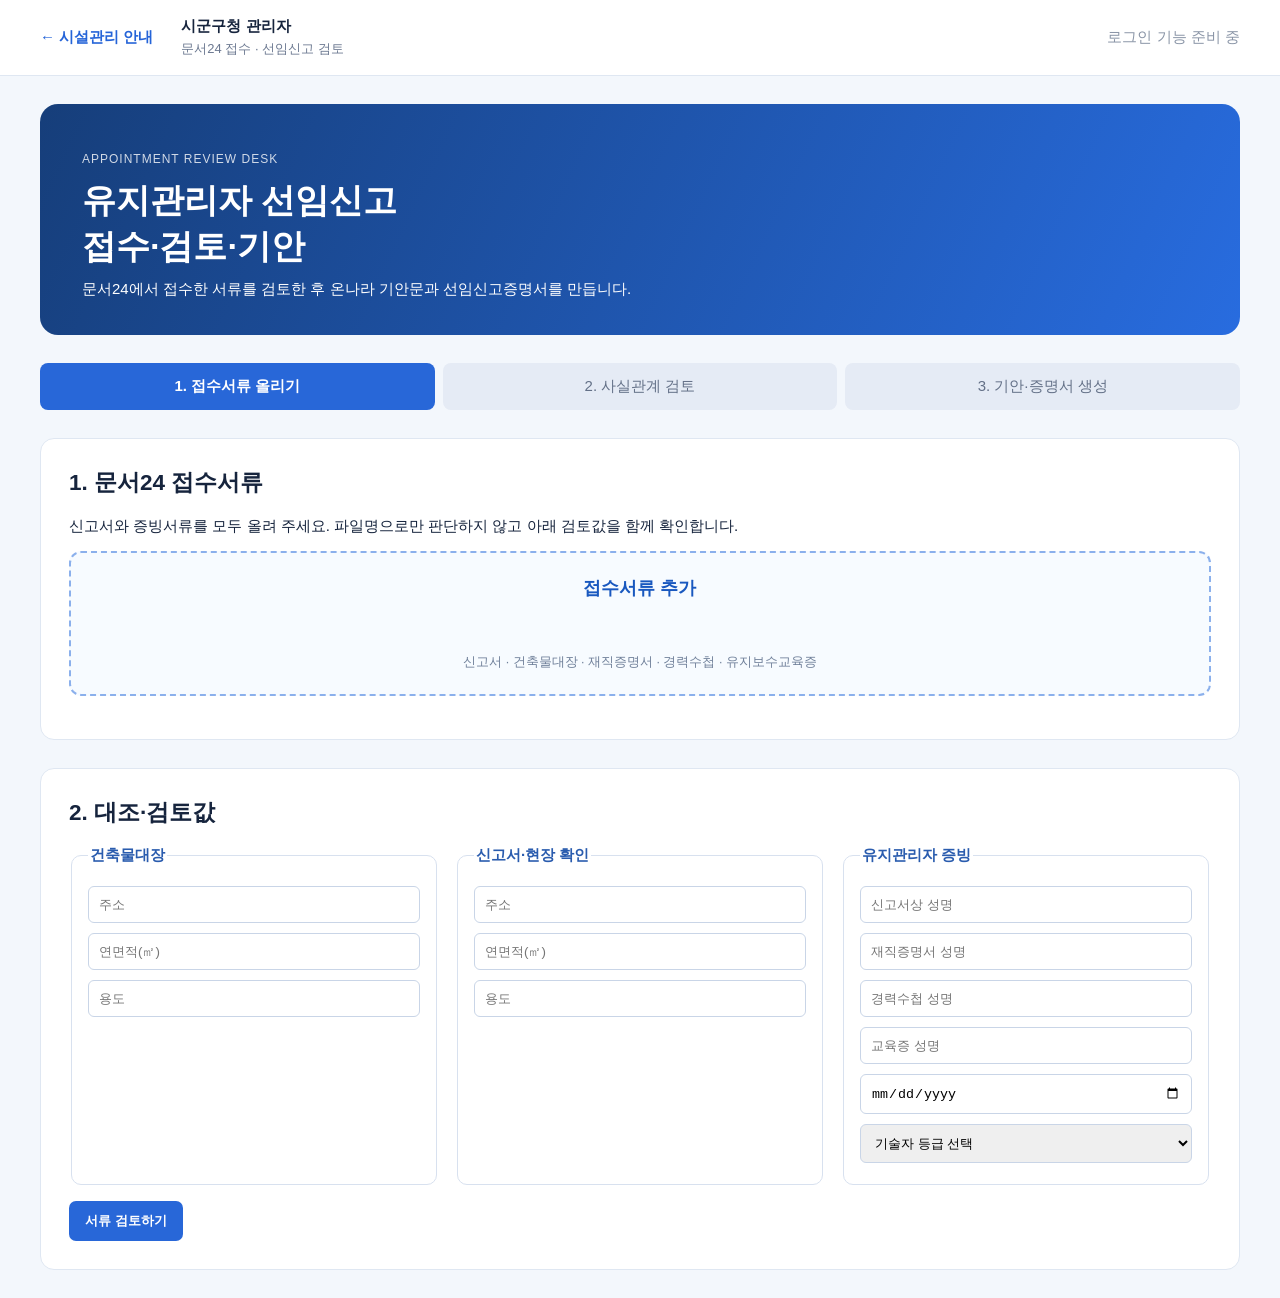
==== admin.html @ 8603e9bc "Fix document review and generation flow" ====
<!doctype html>
<html lang="ko"><head><meta charset="utf-8"><meta name="viewport" content="width=device-width,initial-scale=1"><title>시군구청 관리자 | 선임신고 검토</title><link rel="stylesheet" href="admin.css"><style>.drop.dragging{background:#e2efff;border-color:#2564d8;transform:scale(1.01)}</style></head>
<body><header><a href="index.html">← 시설관리 안내</a><div><b>시군구청 관리자</b><span>문서24 접수 · 선임신고 검토</span></div><em>로그인 기능 준비 중</em></header>
<main><section class="intro"><p>APPOINTMENT REVIEW DESK</p><h1>유지관리자 선임신고<br>접수·검토·기안</h1><span>문서24에서 접수한 서류를 검토한 후 온나라 기안문과 선임신고증명서를 만듭니다.</span></section>
<ol class="steps"><li class="on">1. 접수서류 올리기</li><li>2. 사실관계 검토</li><li>3. 기안·증명서 생성</li></ol>
<section class="card"><h2>1. 문서24 접수서류</h2><p>신고서와 증빙서류를 모두 올려 주세요. 파일명으로만 판단하지 않고 아래 검토값을 함께 확인합니다.</p><label class="drop"><input id="files" type="file" multiple accept=".pdf,.hwpx,.jpg,.jpeg,.png"><b>접수서류 추가</b><small>신고서 · 건축물대장 · 재직증명서 · 경력수첩 · 유지보수교육증</small></label><ul id="filelist" class="filelist"></ul></section>
<section class="card"><h2>2. 대조·검토값</h2><div class="grid"><fieldset><legend>건축물대장</legend><input id="ledgerAddr" placeholder="주소"><input id="ledgerArea" type="number" placeholder="연면적(㎡)"><input id="ledgerUse" placeholder="용도"></fieldset><fieldset><legend>신고서·현장 확인</legend><input id="reportAddr" placeholder="주소"><input id="reportArea" type="number" placeholder="연면적(㎡)"><input id="reportUse" placeholder="용도"></fieldset><fieldset><legend>유지관리자 증빙</legend><input id="reportName" placeholder="신고서상 성명"><input id="employmentName" placeholder="재직증명서 성명"><input id="careerName" placeholder="경력수첩 성명"><input id="educationName" placeholder="교육증 성명"><select id="grade"><option value="">기술자 등급 선택</option><option>초급</option><option>중급</option><option>고급</option><option>특급</option></select></fieldset></div><button id="review">서류 검토하기</button></section>
<section id="result" class="card hidden"><h2>검토 결과</h2><div id="verdict"></div><ul id="issues"></ul><div id="docs" class="hidden"><h2>3. 업무 문서 3종 일괄 생성</h2><p>검토가 완료되면 수리 기안문·선임신고증명서·전국 지자체 발송용 중복선임 조회요청서를 한 번에 생성합니다.</p><div class="actions"><button data-doc="draft">수리 기안문 미리보기</button><button data-doc="certificate">선임신고증명서 미리보기</button><button data-doc="duplicate">중복선임 조회요청서 미리보기</button><button id="download">문서 3종 한 번에 다운로드</button></div></div></section>
</main><dialog id="preview"><button onclick="this.closest('dialog').close()">×</button><article id="paper"></article></dialog><script src="admin.js"></script></body></html>
---- admin.css ----
*{box-sizing:border-box}body{margin:0;background:#f3f7fc;color:#16243d;font:15px Arial,"Malgun Gothic",sans-serif}header{height:76px;background:white;display:flex;align-items:center;gap:28px;padding:0 calc((100% - 1200px)/2);border-bottom:1px solid #dfe7f2}header a{color:#2564d8;text-decoration:none;font-weight:bold}header div{display:grid;gap:4px}header span{color:#6b7890;font-size:13px}header em{margin-left:auto;color:#8994a6;font-style:normal}.intro,main>.card,.steps{max-width:1200px;margin:28px auto}.intro{padding:36px 42px;background:linear-gradient(115deg,#163e7a,#286cdf);color:white;border-radius:18px}.intro p{letter-spacing:1px;font-size:12px;opacity:.8}.intro h1{margin:10px 0;font-size:34px}.steps{display:flex;gap:8px;padding:0;list-style:none}.steps li{flex:1;background:#e5ebf5;padding:14px;text-align:center;border-radius:8px;color:#637087}.steps .on{background:#2867d8;color:#fff;font-weight:bold}.card{background:white;border:1px solid #dfe7f2;border-radius:14px;padding:28px}.card h2{margin-top:0}.drop{display:grid;place-items:center;min-height:145px;border:2px dashed #8bb0ec;border-radius:12px;background:#f7fbff;cursor:pointer;gap:8px}.drop input{display:none}.drop b{font-size:18px;color:#1958bf}.drop small{color:#70809a}.filelist{padding-left:18px;color:#43516a}.grid{display:grid;grid-template-columns:1fr 1fr 1fr;gap:16px}.grid fieldset{border:1px solid #d8e1ef;border-radius:10px;padding:16px}.grid legend{font-weight:bold;color:#2a5cae}.grid input,.grid select{width:100%;padding:10px;margin:5px 0;border:1px solid #c9d5e7;border-radius:6px}button{border:0;background:#2867d8;color:#fff;border-radius:7px;padding:11px 16px;font-weight:bold;cursor:pointer;margin-top:16px}.hidden{display:none}.ok{padding:15px;background:#eaf8ef;color:#1d6e42;border-radius:8px;font-weight:bold}.bad{padding:15px;background:#fff1f1;color:#b33a3a;border-radius:8px;font-weight:bold}#issues{line-height:1.8}.actions{display:flex;gap:10px;flex-wrap:wrap}dialog{width:min(800px,94vw);border:0;border-radius:12px;padding:24px}dialog::backdrop{background:#16243d99}dialog>button{float:right;margin:0;background:#e8edf5;color:#253753}#paper{clear:both;padding:48px;border:1px solid #bfc9d7;font-family:"Malgun Gothic",sans-serif;line-height:2}#paper h1{text-align:center;font-size:25px}#paper .meta{text-align:right;color:#5c6780}@media(max-width:800px){header{padding:14px;height:auto}.grid{grid-template-columns:1fr}.intro,main>.card,.steps{margin:16px}.steps{display:grid}.intro h1{font-size:27px}}
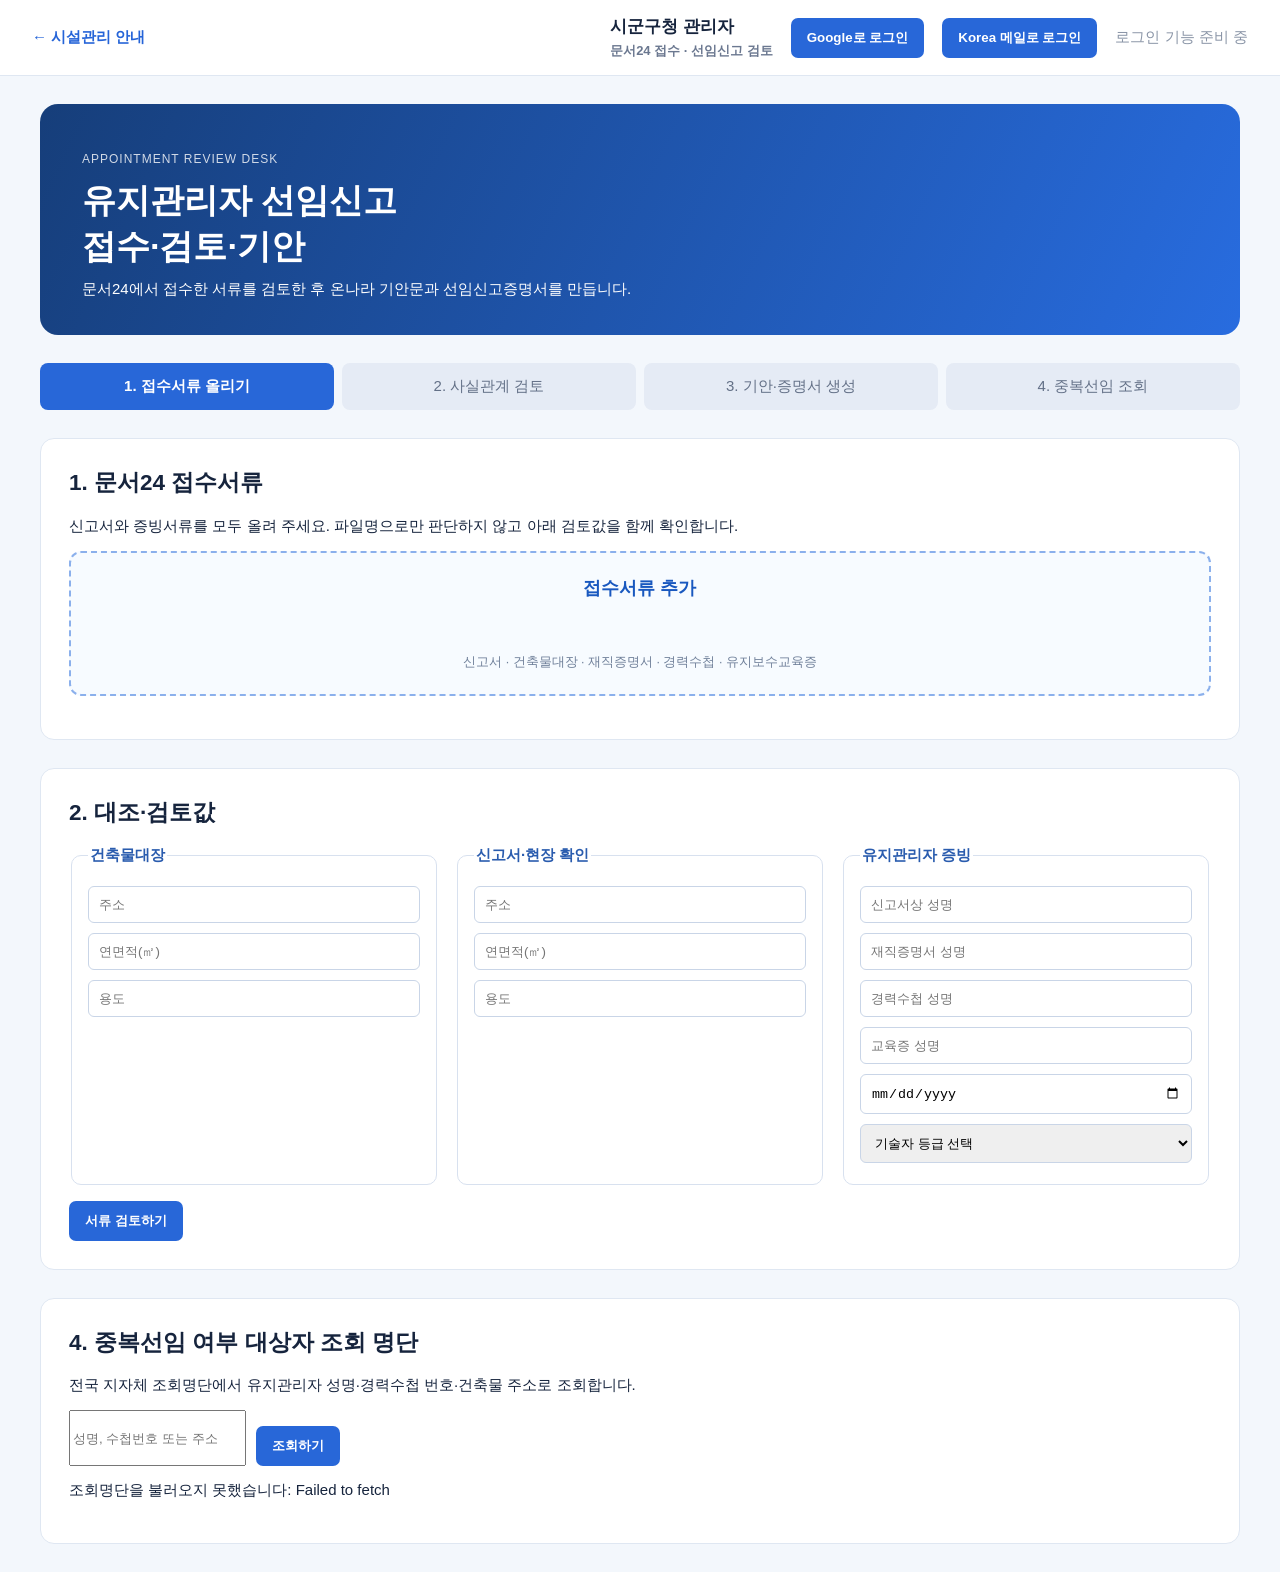
==== commit d429f1e2: "Configure Vercel static deployment" ====
--- a/admin.html
+++ b/admin.html
@@ -1,9 +1,10 @@
 <!doctype html>
-<html lang="ko"><head><meta charset="utf-8"><meta name="viewport" content="width=device-width,initial-scale=1"><title>시군구청 관리자 | 선임신고 검토</title><link rel="stylesheet" href="admin.css"><style>.drop.dragging{background:#e2efff;border-color:#2564d8;transform:scale(1.01)}</style></head>
-<body><header><a href="index.html">← 시설관리 안내</a><div><b>시군구청 관리자</b><span>문서24 접수 · 선임신고 검토</span></div><em>로그인 기능 준비 중</em></header>
+<html lang="ko"><head><meta charset="utf-8"><meta name="viewport" content="width=device-width,initial-scale=1"><title>시군구청 관리자 | 선임신고 검토</title><link rel="stylesheet" href="admin.css"><style>.drop.dragging{background:#e2efff;border-color:#2564d8;transform:scale(1.01)}.registry{margin-top:28px}.registry table{width:100%;border-collapse:separate;border-spacing:0;min-width:760px;border:1px solid #cfdaeb;border-radius:10px;overflow:hidden;background:#fff}.registry th{background:#1f5fc5;color:#fff;padding:13px 14px;text-align:left;font-size:14px;white-space:nowrap}.registry td{padding:12px 14px;border-top:1px solid #e2e9f4;color:#263952;white-space:nowrap}.registry tbody tr:nth-child(even){background:#f6f9fe}.registry tbody tr:hover{background:#eaf2ff}.registry-results-note{margin:12px 0;color:#62748d;font-size:14px}</style></head>
+<body><header style="padding:0 32px"><a href="index.html">← 시설관리 안내</a><div class="login-preview" style="margin-left:auto;display:flex;align-items:center;gap:18px"><a class="admin-portal-link" href="./admin.html" aria-label="시군구청 관리자 페이지"><b>시군구청 관리자</b><span>문서24 접수 · 선임신고 검토</span></a><button type="button" style="margin:0;white-space:nowrap">Google로 로그인</button><button type="button" style="margin:0;white-space:nowrap">Korea 메일로 로그인</button><em style="margin:0;white-space:nowrap">로그인 기능 준비 중</em></div></header>
 <main><section class="intro"><p>APPOINTMENT REVIEW DESK</p><h1>유지관리자 선임신고<br>접수·검토·기안</h1><span>문서24에서 접수한 서류를 검토한 후 온나라 기안문과 선임신고증명서를 만듭니다.</span></section>
-<ol class="steps"><li class="on">1. 접수서류 올리기</li><li>2. 사실관계 검토</li><li>3. 기안·증명서 생성</li></ol>
+<ol class="steps"><li class="on">1. 접수서류 올리기</li><li>2. 사실관계 검토</li><li>3. 기안·증명서 생성</li><li>4. 중복선임 조회</li></ol>
 <section class="card"><h2>1. 문서24 접수서류</h2><p>신고서와 증빙서류를 모두 올려 주세요. 파일명으로만 판단하지 않고 아래 검토값을 함께 확인합니다.</p><label class="drop"><input id="files" type="file" multiple accept=".pdf,.hwpx,.jpg,.jpeg,.png"><b>접수서류 추가</b><small>신고서 · 건축물대장 · 재직증명서 · 경력수첩 · 유지보수교육증</small></label><ul id="filelist" class="filelist"></ul></section>
 <section class="card"><h2>2. 대조·검토값</h2><div class="grid"><fieldset><legend>건축물대장</legend><input id="ledgerAddr" placeholder="주소"><input id="ledgerArea" type="number" placeholder="연면적(㎡)"><input id="ledgerUse" placeholder="용도"></fieldset><fieldset><legend>신고서·현장 확인</legend><input id="reportAddr" placeholder="주소"><input id="reportArea" type="number" placeholder="연면적(㎡)"><input id="reportUse" placeholder="용도"></fieldset><fieldset><legend>유지관리자 증빙</legend><input id="reportName" placeholder="신고서상 성명"><input id="employmentName" placeholder="재직증명서 성명"><input id="careerName" placeholder="경력수첩 성명"><input id="educationName" placeholder="교육증 성명"><select id="grade"><option value="">기술자 등급 선택</option><option>초급</option><option>중급</option><option>고급</option><option>특급</option></select></fieldset></div><button id="review">서류 검토하기</button></section>
-<section id="result" class="card hidden"><h2>검토 결과</h2><div id="verdict"></div><ul id="issues"></ul><div id="docs" class="hidden"><h2>3. 업무 문서 3종 일괄 생성</h2><p>검토가 완료되면 수리 기안문·선임신고증명서·전국 지자체 발송용 중복선임 조회요청서를 한 번에 생성합니다.</p><div class="actions"><button data-doc="draft">수리 기안문 미리보기</button><button data-doc="certificate">선임신고증명서 미리보기</button><button data-doc="duplicate">중복선임 조회요청서 미리보기</button><button id="download">문서 3종 한 번에 다운로드</button></div></div></section>
-</main><dialog id="preview"><button onclick="this.closest('dialog').close()">×</button><article id="paper"></article></dialog><script src="admin.js"></script></body></html>
+<section id="result" class="card hidden"><h2>검토 결과</h2><div id="verdict"></div><ul id="issues"></ul><div id="docs" class="hidden"><h2>3. 제공 한글 원본 서식</h2><p>업로드한 HWPX 원본을 그대로 사용합니다. 수리 알림은 결재 전 서식이며, 발급신청서는 작성일만 오늘 날짜로 반영합니다.</p><div class="actions"><button data-preview="draft">수리 알림 미리보기</button><button data-preview="certificate">선임신고증명서 발급신청서 미리보기</button><button data-download="draft">수리 알림 HWPX 다운로드</button><button data-download="certificate">발급신청서 HWPX 다운로드</button></div></div></section>
+<section class="card registry"><h2>4. 중복선임 여부 대상자 조회 명단</h2><p>전국 지자체 조회명단에서 유지관리자 성명·경력수첩 번호·건축물 주소로 조회합니다.</p><div class="actions"><input id="registry-query" placeholder="성명, 수첩번호 또는 주소"><button id="registry-search" type="button">조회하기</button></div><p id="registry-status" aria-live="polite">조회명단을 불러오는 중입니다.</p><div id="registry-results"></div></section>
+</main><dialog id="preview"><button id="close-preview" type="button">미리보기 닫기</button><iframe id="preview-frame" title="문서 미리보기" style="clear:both;display:block;width:100%;height:min(78vh,920px);margin-top:14px;border:1px solid #cbd6e6"></iframe></dialog><script src="admin.js?v=20260907d"></script></body></html>
--- a/admin.css
+++ b/admin.css
@@ -1 +1 @@
-*{box-sizing:border-box}body{margin:0;background:#f3f7fc;color:#16243d;font:15px Arial,"Malgun Gothic",sans-serif}header{height:76px;background:white;display:flex;align-items:center;gap:28px;padding:0 calc((100% - 1200px)/2);border-bottom:1px solid #dfe7f2}header a{color:#2564d8;text-decoration:none;font-weight:bold}header div{display:grid;gap:4px}header span{color:#6b7890;font-size:13px}header em{margin-left:auto;color:#8994a6;font-style:normal}.intro,main>.card,.steps{max-width:1200px;margin:28px auto}.intro{padding:36px 42px;background:linear-gradient(115deg,#163e7a,#286cdf);color:white;border-radius:18px}.intro p{letter-spacing:1px;font-size:12px;opacity:.8}.intro h1{margin:10px 0;font-size:34px}.steps{display:flex;gap:8px;padding:0;list-style:none}.steps li{flex:1;background:#e5ebf5;padding:14px;text-align:center;border-radius:8px;color:#637087}.steps .on{background:#2867d8;color:#fff;font-weight:bold}.card{background:white;border:1px solid #dfe7f2;border-radius:14px;padding:28px}.card h2{margin-top:0}.drop{display:grid;place-items:center;min-height:145px;border:2px dashed #8bb0ec;border-radius:12px;background:#f7fbff;cursor:pointer;gap:8px}.drop input{display:none}.drop b{font-size:18px;color:#1958bf}.drop small{color:#70809a}.filelist{padding-left:18px;color:#43516a}.grid{display:grid;grid-template-columns:1fr 1fr 1fr;gap:16px}.grid fieldset{border:1px solid #d8e1ef;border-radius:10px;padding:16px}.grid legend{font-weight:bold;color:#2a5cae}.grid input,.grid select{width:100%;padding:10px;margin:5px 0;border:1px solid #c9d5e7;border-radius:6px}button{border:0;background:#2867d8;color:#fff;border-radius:7px;padding:11px 16px;font-weight:bold;cursor:pointer;margin-top:16px}.hidden{display:none}.ok{padding:15px;background:#eaf8ef;color:#1d6e42;border-radius:8px;font-weight:bold}.bad{padding:15px;background:#fff1f1;color:#b33a3a;border-radius:8px;font-weight:bold}#issues{line-height:1.8}.actions{display:flex;gap:10px;flex-wrap:wrap}dialog{width:min(800px,94vw);border:0;border-radius:12px;padding:24px}dialog::backdrop{background:#16243d99}dialog>button{float:right;margin:0;background:#e8edf5;color:#253753}#paper{clear:both;padding:48px;border:1px solid #bfc9d7;font-family:"Malgun Gothic",sans-serif;line-height:2}#paper h1{text-align:center;font-size:25px}#paper .meta{text-align:right;color:#5c6780}@media(max-width:800px){header{padding:14px;height:auto}.grid{grid-template-columns:1fr}.intro,main>.card,.steps{margin:16px}.steps{display:grid}.intro h1{font-size:27px}}
+*{box-sizing:border-box}body{margin:0;background:#f3f7fc;color:#16243d;font:15px Arial,"Malgun Gothic",sans-serif}header{height:76px;background:white;display:flex;align-items:center;gap:28px;padding:0 calc((100% - 1200px)/2);border-bottom:1px solid #dfe7f2}header a{color:#2564d8;text-decoration:none;font-weight:bold}header div{display:grid;gap:4px}header span{color:#6b7890;font-size:13px}header em{margin-left:auto;color:#8994a6;font-style:normal}.admin-portal-link{display:grid;gap:4px;color:#16243d!important;white-space:nowrap}.admin-portal-link b{font-size:17px}.admin-portal-link:hover b,.admin-portal-link:focus-visible b{color:#2564d8;text-decoration:underline;text-underline-offset:4px}.intro,main>.card,.steps{max-width:1200px;margin:28px auto}.intro{padding:36px 42px;background:linear-gradient(115deg,#163e7a,#286cdf);color:white;border-radius:18px}.intro p{letter-spacing:1px;font-size:12px;opacity:.8}.intro h1{margin:10px 0;font-size:34px}.steps{display:flex;gap:8px;padding:0;list-style:none}.steps li{flex:1;background:#e5ebf5;padding:14px;text-align:center;border-radius:8px;color:#637087}.steps .on{background:#2867d8;color:#fff;font-weight:bold}.card{background:white;border:1px solid #dfe7f2;border-radius:14px;padding:28px}.card h2{margin-top:0}.drop{display:grid;place-items:center;min-height:145px;border:2px dashed #8bb0ec;border-radius:12px;background:#f7fbff;cursor:pointer;gap:8px}.drop input{display:none}.drop b{font-size:18px;color:#1958bf}.drop small{color:#70809a}.filelist{padding-left:18px;color:#43516a}.grid{display:grid;grid-template-columns:1fr 1fr 1fr;gap:16px}.grid fieldset{border:1px solid #d8e1ef;border-radius:10px;padding:16px}.grid legend{font-weight:bold;color:#2a5cae}.grid input,.grid select{width:100%;padding:10px;margin:5px 0;border:1px solid #c9d5e7;border-radius:6px}button{border:0;background:#2867d8;color:#fff;border-radius:7px;padding:11px 16px;font-weight:bold;cursor:pointer;margin-top:16px}.hidden{display:none}.ok{padding:15px;background:#eaf8ef;color:#1d6e42;font-weight:bold}.bad{padding:15px;background:#fff1f1;color:#b33a3a;border-radius:8px;font-weight:bold}#issues{line-height:1.8}.actions{display:flex;gap:10px;flex-wrap:wrap}dialog{width:min(800px,94vw);border:0;border-radius:12px;padding:24px}dialog::backdrop{background:#16243d99}dialog>button{float:right;margin:0;background:#e8edf5;color:#253753}#paper{clear:both;padding:48px;border:1px solid #bfc9d7;font-family:"Malgun Gothic",sans-serif;line-height:2}#paper h1{text-align:center;font-size:25px}#paper .meta{text-align:right;color:#5c6780}@media(max-width:800px){header{padding:14px;height:auto}.grid{grid-template-columns:1fr}.intro,main>.card,.steps{margin:16px}.steps{display:grid}.intro h1{font-size:27px}}
